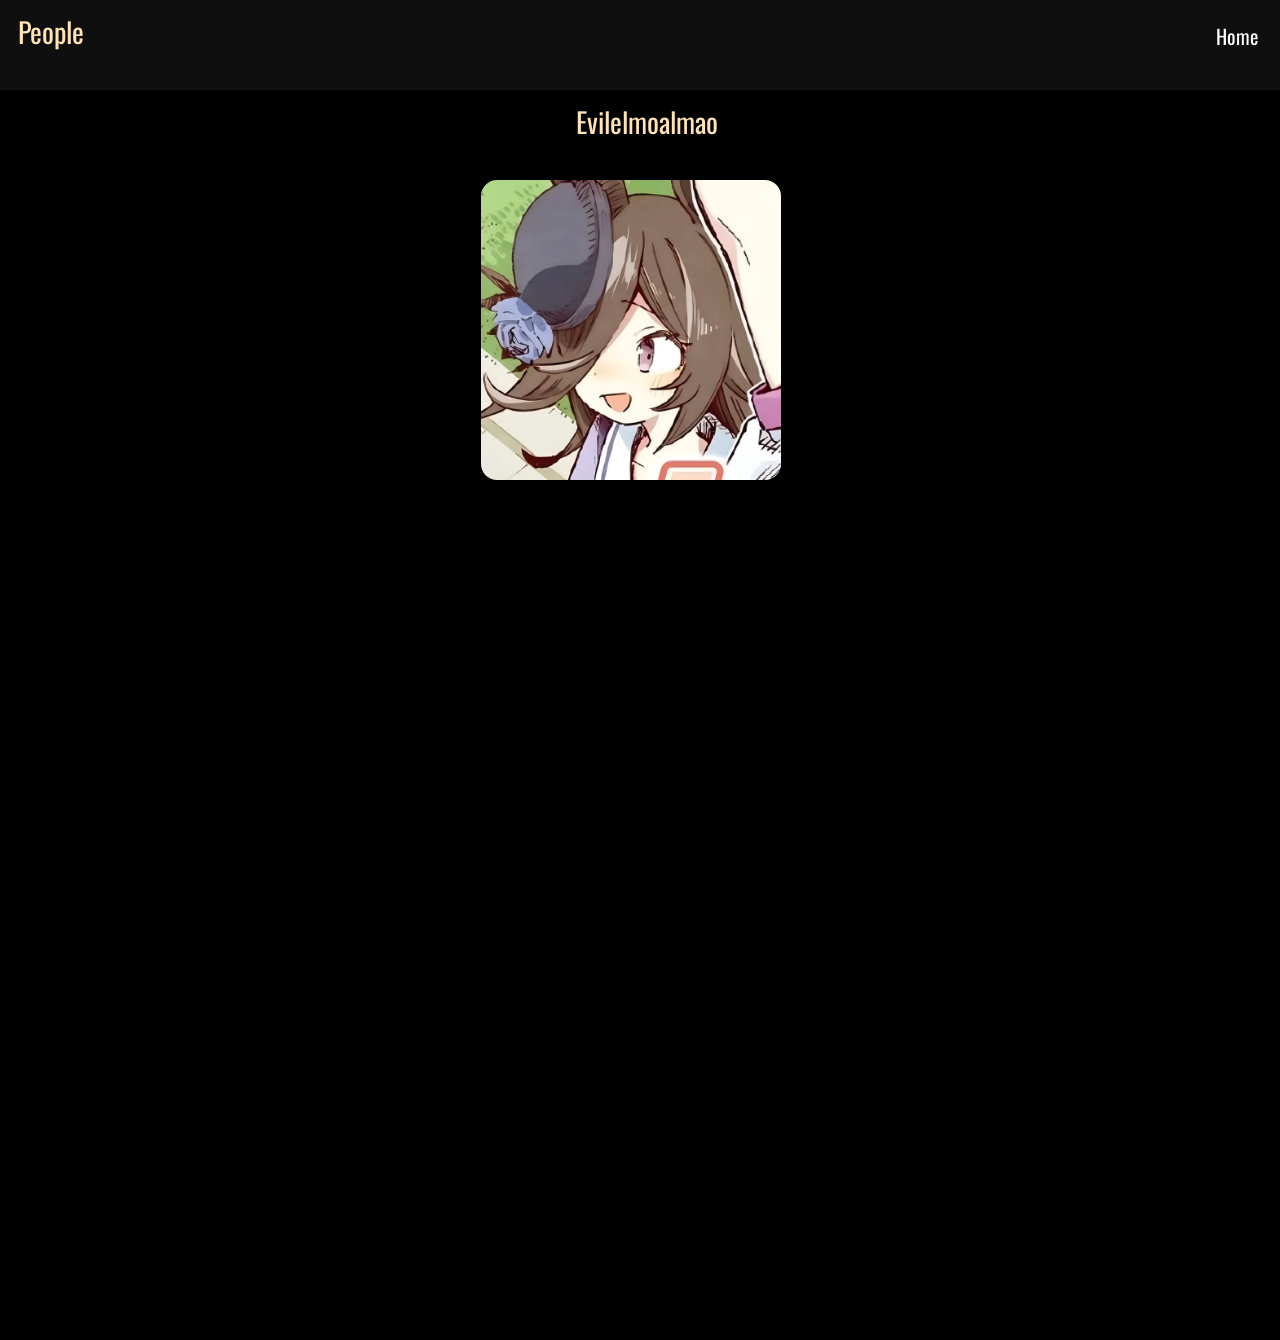
==== people.html @ c7e0fb76 "Add files via upload" ====
<!DOCTYPE html>

<html>

<head>
    <link rel="stylesheet" href="people.css">
    
    <title>
        People Page
    </title>
</head>

<body>

    <div class="pagename">People</div>

    <div class="smalltext">(Only coder)</div>

    <div class="banner">
        <hr">
        <a href="index.html">
            <div class="bannertext">
                Home
            </div>
        </a>
    </div>

    <div class="name">Evilelmoalmao</div>

    <img src="images/rice shower pfp.webp" alt="John Riceshower" width="300" height="300"

</body>
---- people.css ----
@import url('https://fonts.googleapis.com/css2?family=Montserrat:ital,wght@0,100..900;1,100..900&display=swap');
@import url('https://fonts.googleapis.com/css2?family=Montserrat:ital,wght@0,100..900;1,100..900&family=Oswald:wght@200..700&display=swap');

body {
    background-color: black;
    font-family: "Oswald";
    color: rgb(255, 227, 181);
    height: 100vh;
}

.fronttext {
    position: relative;
    font-size: 80px;
    top: 100px;
    color:aqua;
    width: 100%;
    text-align: center;
}

.smalltext {
    position: absolute;
    font-size: 18px;
    top: 440px;
    left: 46%;
    color:rgb(0, 133, 122);
    font-family: "Montserrat";
    z-index: 0;
    height: 100vh;
}

.banner {
    position: fixed;
    width: 100%;
    background-color:rgb(15, 15, 15);
    top: 0;
    left: 0;
    z-index: 1;
    height: 10%;
}

.bannertext {
    color: rgb(255, 255, 255);
    position: absolute;
    left: 95%;
    top: 23%;
    z-index: 2;
    text-anchor: middle;
    font-size: 20px;
    text-decoration: none;
}

a {
    text-decoration: none;
    color:rgb(255, 255, 255);
}

.bannertext:hover {
    color: gray;
    background-color: rgb (35, 35, 35)
}

/*Below is for people.html */

.name {
    position: absolute;
    text-align: center;
    font-size: 28px;
    top: 11.2%;
    left: 45%;
}

.pagename {
    position: fixed;
    font-size: 28px;
    left: 1.4%;
    top: 1.2%;
    z-index: 2;
    width: 20px;
}

img {
    position: absolute;
    border-radius: 16px;
    right: 39%;
    top: 20%;
    z-index: 0;
    width: 300px;
}
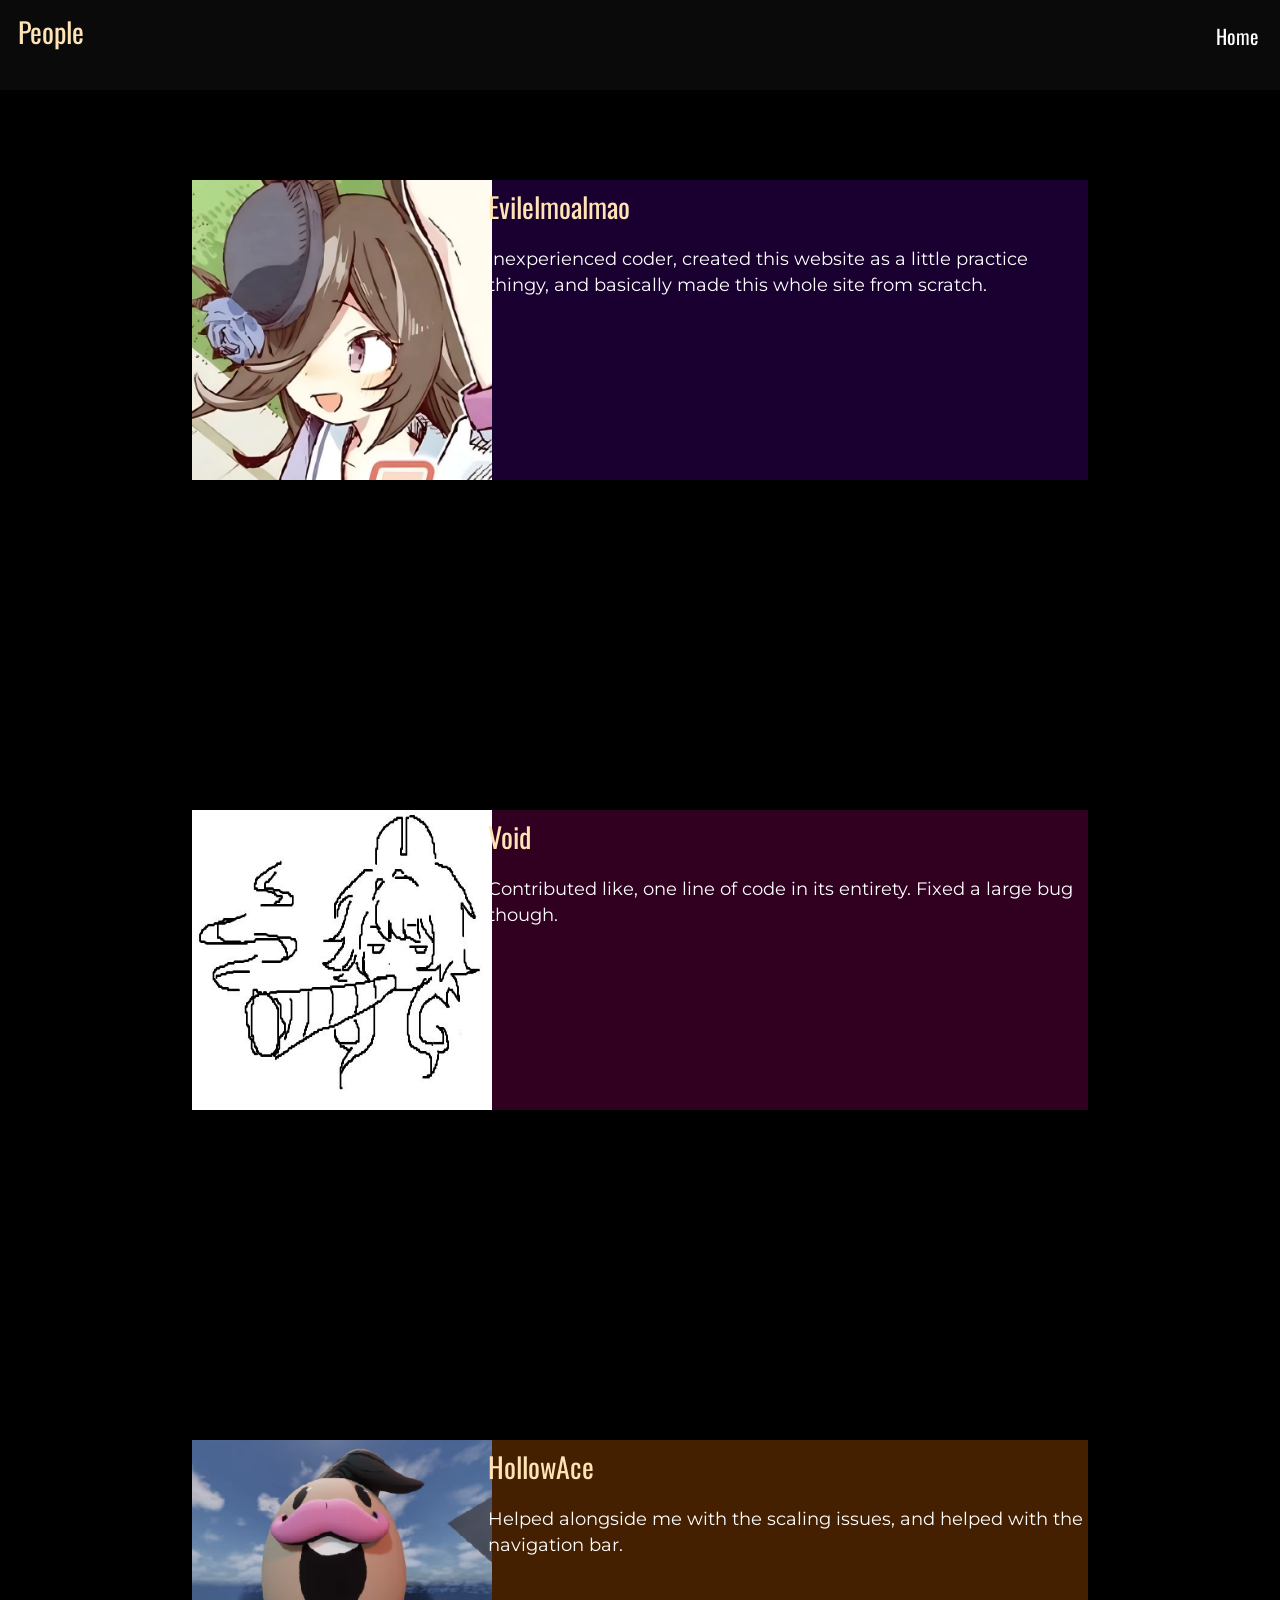
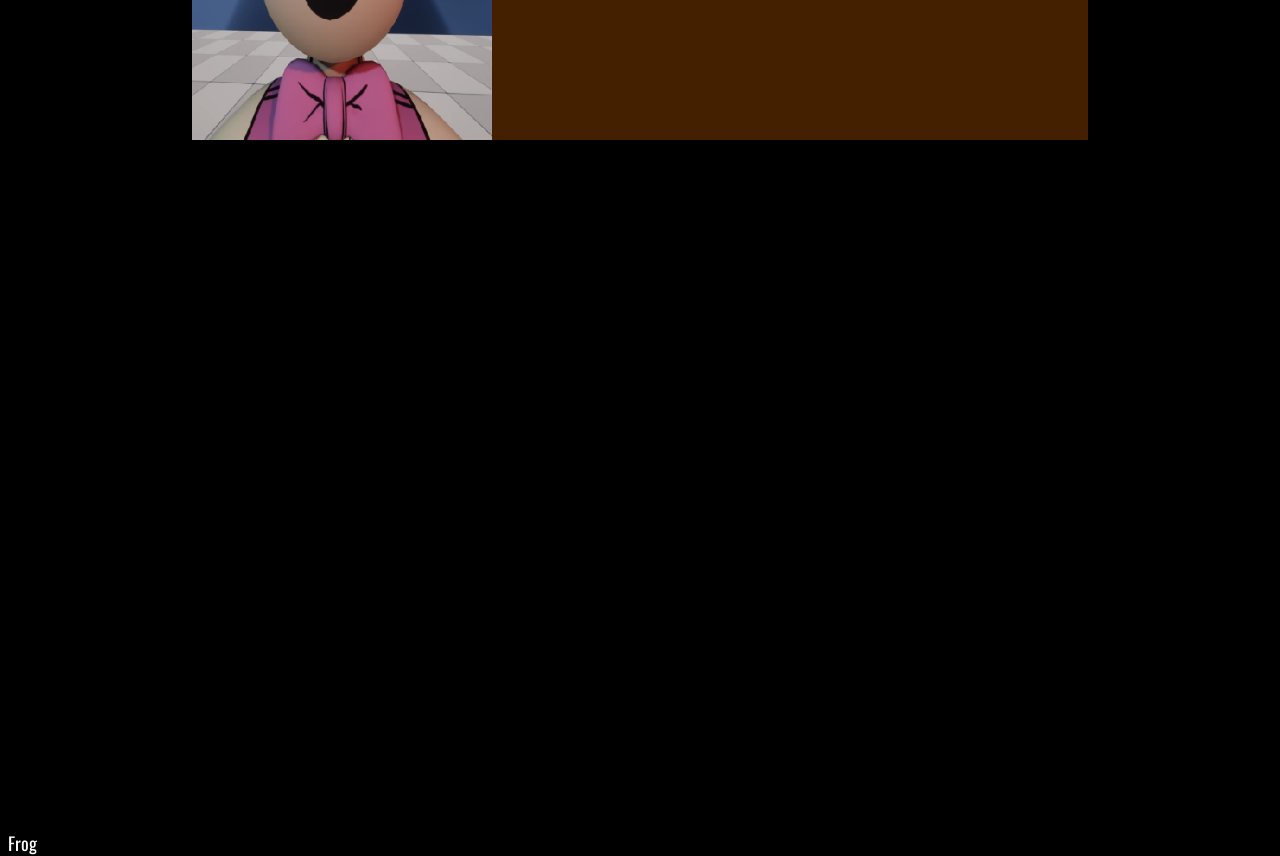
==== commit 2ec338bc: "silly update Added additional people to "people.html", and added more div's as a fix to scaling issu" ====
--- a/people.html
+++ b/people.html
@@ -12,12 +12,9 @@
 
 <body>
 
-    <div class="pagename">People</div>
-
-    <div class="smalltext">(Only coder)</div>
-
     <div class="banner">
         <hr">
+        <div class="pagename">People</div>
         <a href="index.html">
             <div class="bannertext">
                 Home
@@ -25,8 +22,44 @@
         </a>
     </div>
 
-    <div class="name">Evilelmoalmao</div>
+    <main>
+        
+        <div class="page1">
 
-    <img src="images/rice shower pfp.webp" alt="John Riceshower" width="300" height="300"
+            <div class="name">Evilelmoalmao</div>
+
+            <div class="smalltext">Inexperienced coder, created this website as a little practice thingy, and basically made this whole site from scratch.</div>
+
+            
+
+            <img src="images/rice shower pfp.webp" alt="John Riceshower" width="300" height="300">
+        
+        </div>
+
+        <div class="page2">
+
+            <div class="name">Void</div>
+
+            <div class="smalltext">Contributed like, one line of code in its entirety. Fixed a large bug though.</div>
+
+            <img src="images/zanderpfp.jpg" alt="Zander-Coleman" height="300">
+
+        </div>
+
+        <div class="page3">
+
+            <div class="name">HollowAce</div>
+
+            <div class="smalltext">Helped alongside me with the scaling issues, and helped with the navigation bar.</div>
+
+            <img src="images/rykerpfp.png" alt="Zander-Coleman" height="300">
+
+        </div>
+
+        <a href="images/FROG.jpg">
+            <div class="frogtribute">Frog</div>
+        </a>
+
+    </main>
 
 </body>
--- a/people.css
+++ b/people.css
@@ -20,18 +20,27 @@
 .smalltext {
     position: absolute;
     font-size: 18px;
-    top: 440px;
-    left: 46%;
-    color:rgb(0, 133, 122);
+    top: 22%;
+    left: 33%;
+    color:rgb(255, 255, 255);
     font-family: "Montserrat";
     z-index: 0;
     height: 100vh;
+    line-height: 26px;
+}
+
+.frogtribute {
+    position: absolute;
+    text-align: center;
+    font-size: 18px;
+    top: 270%;
+    z-index: 3;
 }
 
 .banner {
     position: fixed;
     width: 100%;
-    background-color:rgb(15, 15, 15);
+    background-color:rgb(10, 10, 10);
     top: 0;
     left: 0;
     z-index: 1;
@@ -65,8 +74,32 @@
     position: absolute;
     text-align: center;
     font-size: 28px;
-    top: 11.2%;
-    left: 45%;
+    top: 2%;
+    left: 33%;
+}
+
+.page1 {
+    position: absolute;
+    top: 20%;
+    left: 15%;
+    width: 70%;
+    background-color:rgb(25, 0, 49);
+}
+
+.page2 {
+    position: absolute;
+    top: 90%;
+    left: 15%;
+    width: 70%;
+    background-color:rgb(49, 0, 33);
+}
+
+.page3 {
+    position: absolute;
+    top: 160%;
+    left: 15%;
+    width: 70%;
+    background-color:rgb(69, 32, 0);
 }
 
 .pagename {
@@ -79,10 +112,8 @@
 }
 
 img {
-    position: absolute;
-    border-radius: 16px;
-    right: 39%;
-    top: 20%;
+    display: flex;
+    justify-content: center;
     z-index: 0;
     width: 300px;
 }
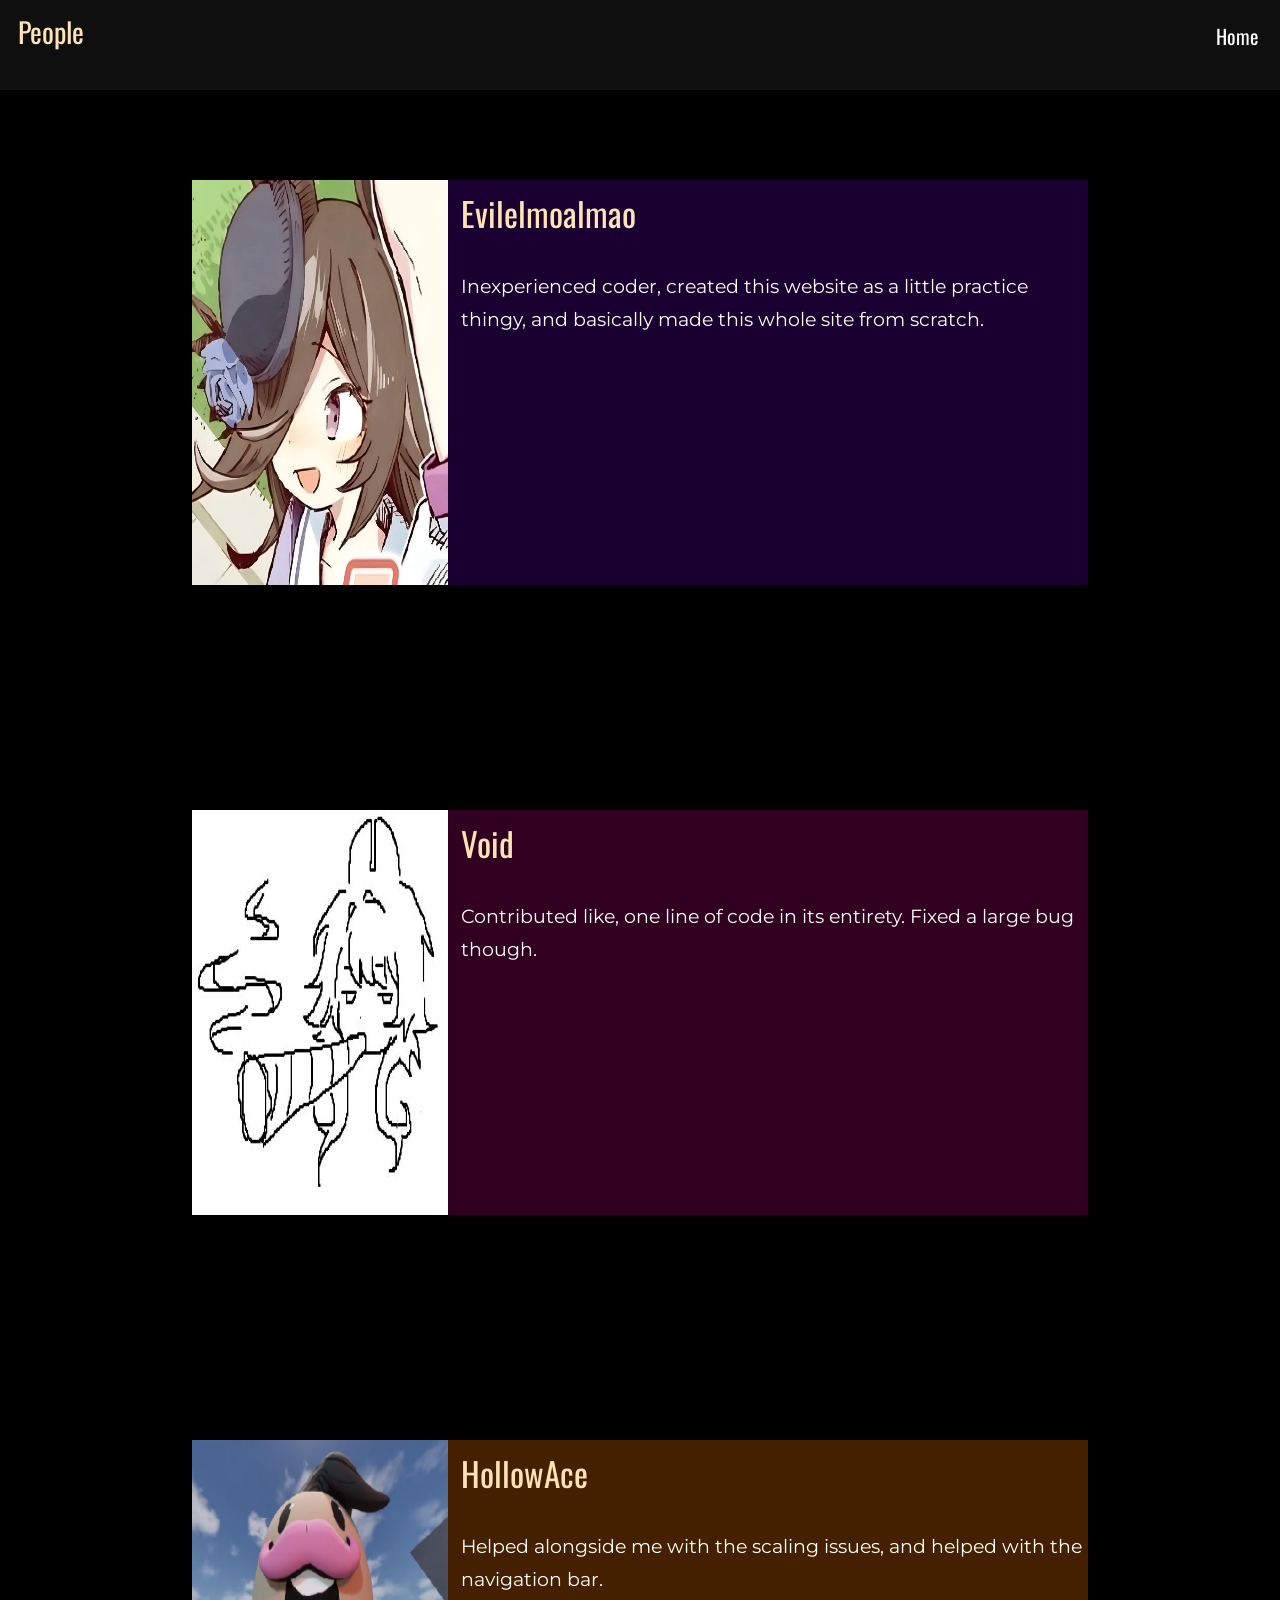
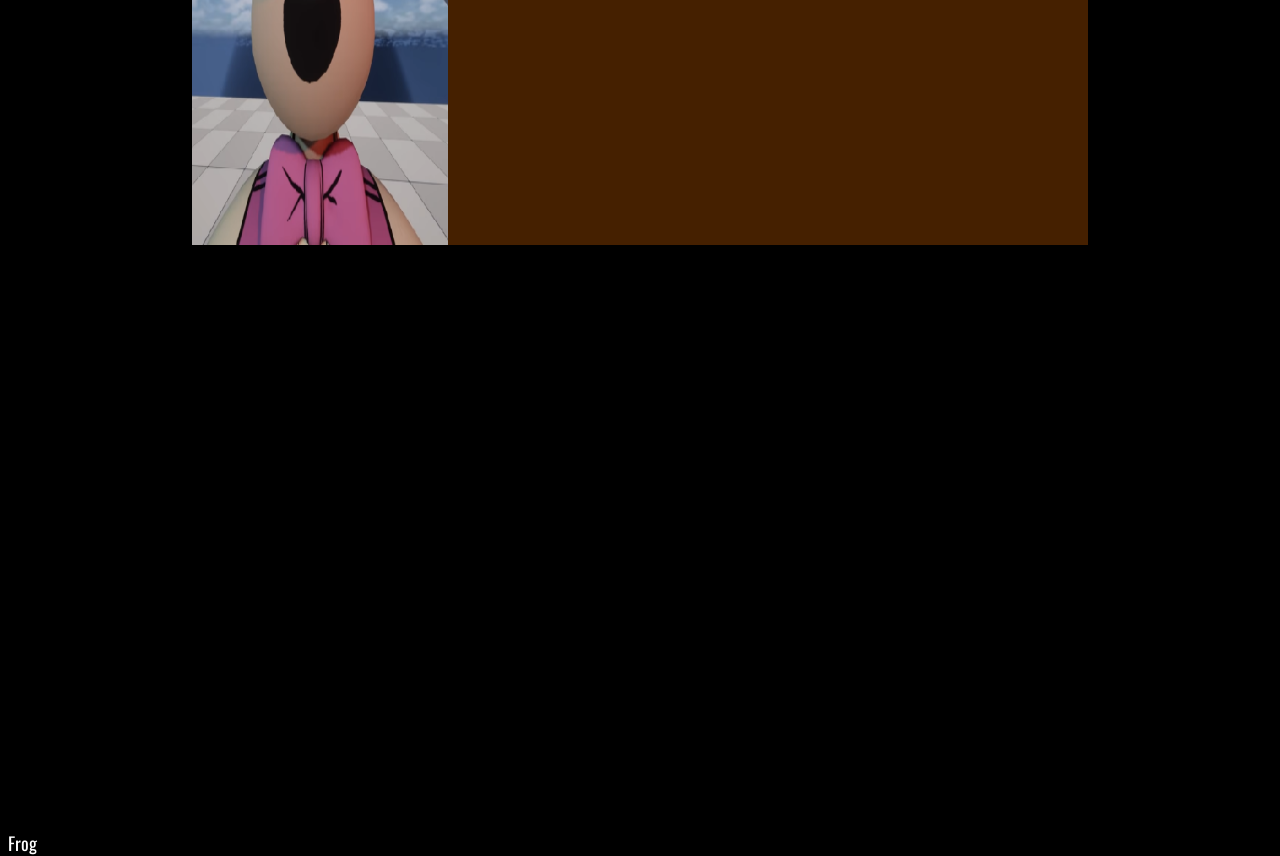
==== commit 43b2fc48: "Changed scaling Changed alot of percentages to vw and vh" ====
--- a/people.html
+++ b/people.html
@@ -32,7 +32,7 @@
 
             
 
-            <img src="images/rice shower pfp.webp" alt="John Riceshower" width="300" height="300">
+            <img src="images/rice shower pfp.webp" alt="John Riceshower" width="30%" height="30%">
         
         </div>
 
@@ -42,7 +42,7 @@
 
             <div class="smalltext">Contributed like, one line of code in its entirety. Fixed a large bug though.</div>
 
-            <img src="images/zanderpfp.jpg" alt="Zander-Coleman" height="300">
+            <img src="images/zanderpfp.jpg" alt="Zander-Coleman">
 
         </div>
 
@@ -52,7 +52,7 @@
 
             <div class="smalltext">Helped alongside me with the scaling issues, and helped with the navigation bar.</div>
 
-            <img src="images/rykerpfp.png" alt="Zander-Coleman" height="300">
+            <img src="images/rykerpfp.png" alt="Zander-Coleman" height="30%">
 
         </div>
 
--- a/people.css
+++ b/people.css
@@ -1,5 +1,9 @@
 @import url('https://fonts.googleapis.com/css2?family=Montserrat:ital,wght@0,100..900;1,100..900&display=swap');
 @import url('https://fonts.googleapis.com/css2?family=Montserrat:ital,wght@0,100..900;1,100..900&family=Oswald:wght@200..700&display=swap');
+
+html {
+    aspect-ratio: 16/9;
+}
 
 body {
     background-color: black;
@@ -19,14 +23,14 @@
 
 .smalltext {
     position: absolute;
-    font-size: 18px;
-    top: 22%;
-    left: 33%;
+    font-size: 1.5vw;
+    top: 10vh;
+    left: 30%;
     color:rgb(255, 255, 255);
     font-family: "Montserrat";
     z-index: 0;
     height: 100vh;
-    line-height: 26px;
+    line-height: 2.6vw;
 }
 
 .frogtribute {
@@ -40,11 +44,11 @@
 .banner {
     position: fixed;
     width: 100%;
-    background-color:rgb(10, 10, 10);
+    background-color:rgb(15, 15, 15);
     top: 0;
     left: 0;
     z-index: 1;
-    height: 10%;
+    height: 10vh;
 }
 
 .bannertext {
@@ -73,9 +77,10 @@
 .name {
     position: absolute;
     text-align: center;
-    font-size: 28px;
+    font-size: 2.6vw;
     top: 2%;
-    left: 33%;
+    left: 30%;
+    padding-bottom: 20px;
 }
 
 .page1 {
@@ -84,6 +89,7 @@
     left: 15%;
     width: 70%;
     background-color:rgb(25, 0, 49);
+    height: 45vh;
 }
 
 .page2 {
@@ -92,6 +98,7 @@
     left: 15%;
     width: 70%;
     background-color:rgb(49, 0, 33);
+    height: 45vh;
 }
 
 .page3 {
@@ -100,6 +107,7 @@
     left: 15%;
     width: 70%;
     background-color:rgb(69, 32, 0);
+    height: 45vh;
 }
 
 .pagename {
@@ -112,8 +120,9 @@
 }
 
 img {
-    display: flex;
+    display: absolute;
     justify-content: center;
     z-index: 0;
-    width: 300px;
+    width: 20vw;
+    height: 45vh;
 }
